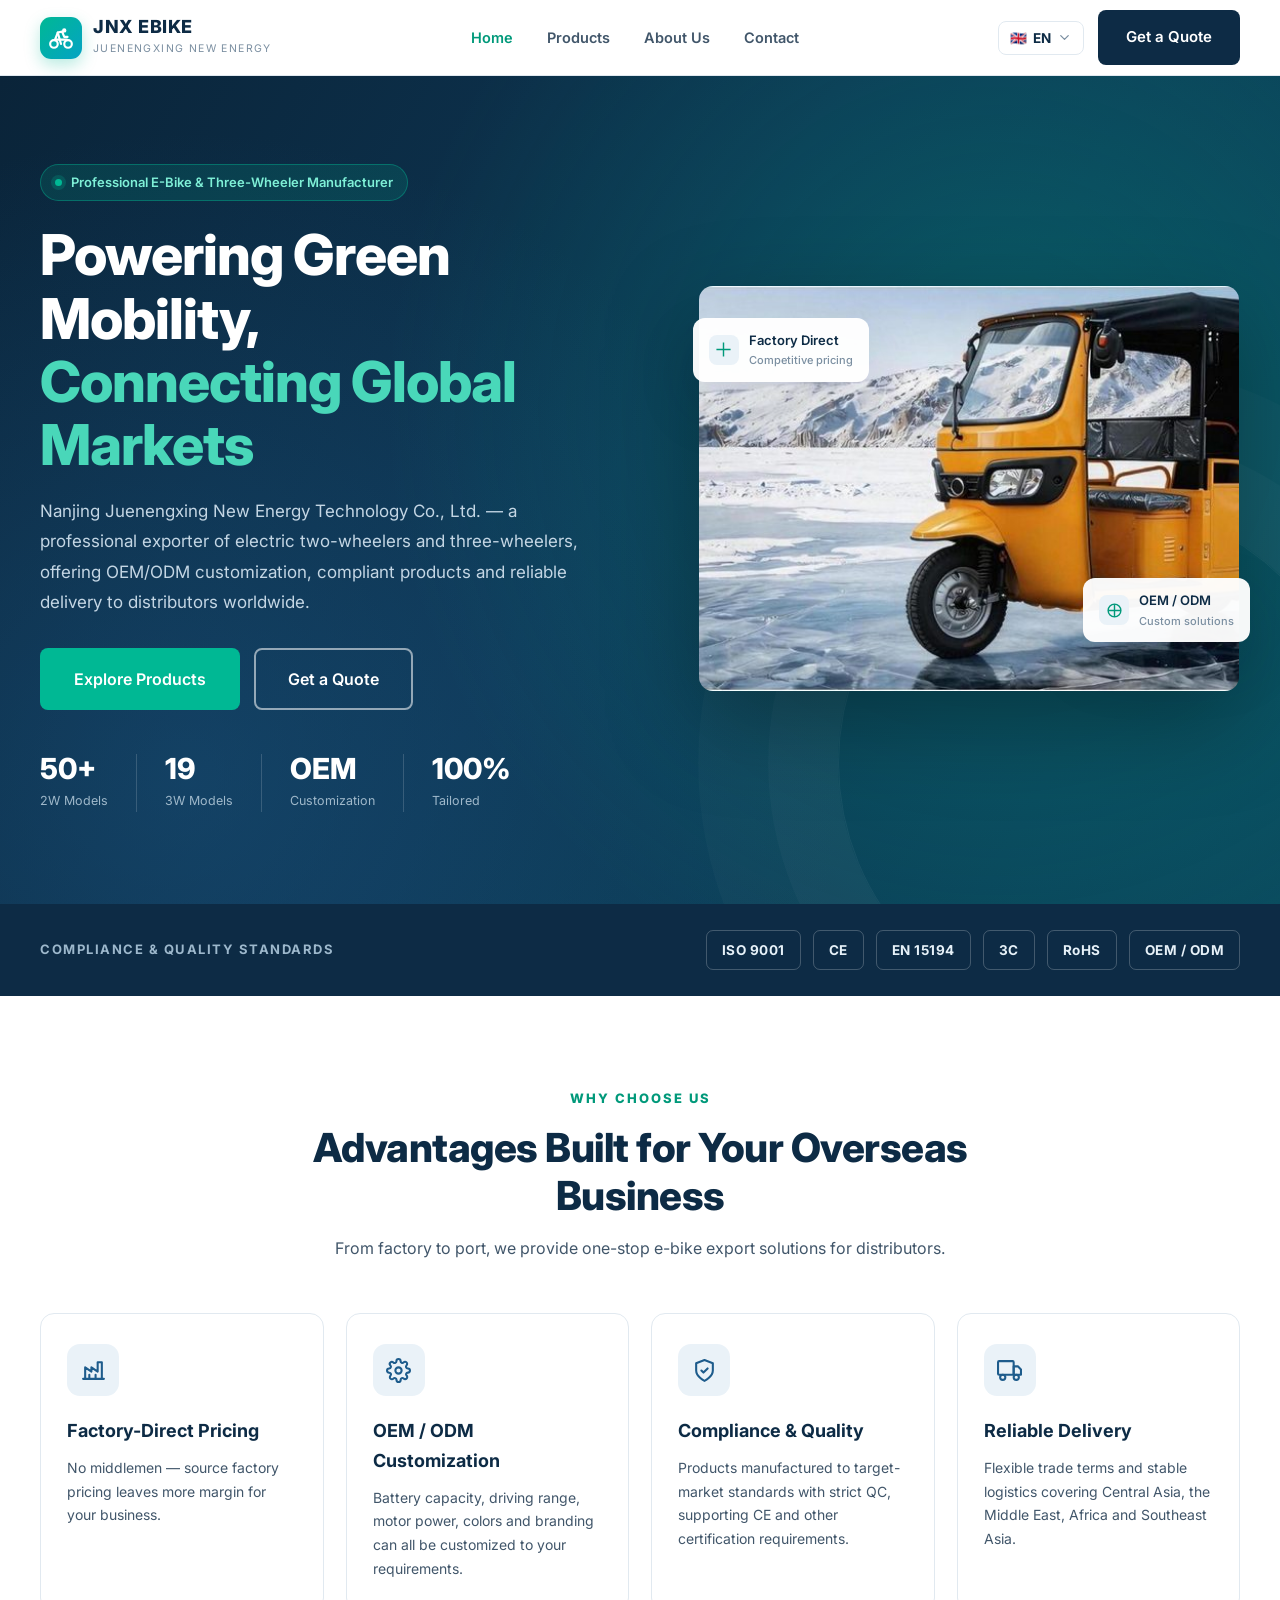
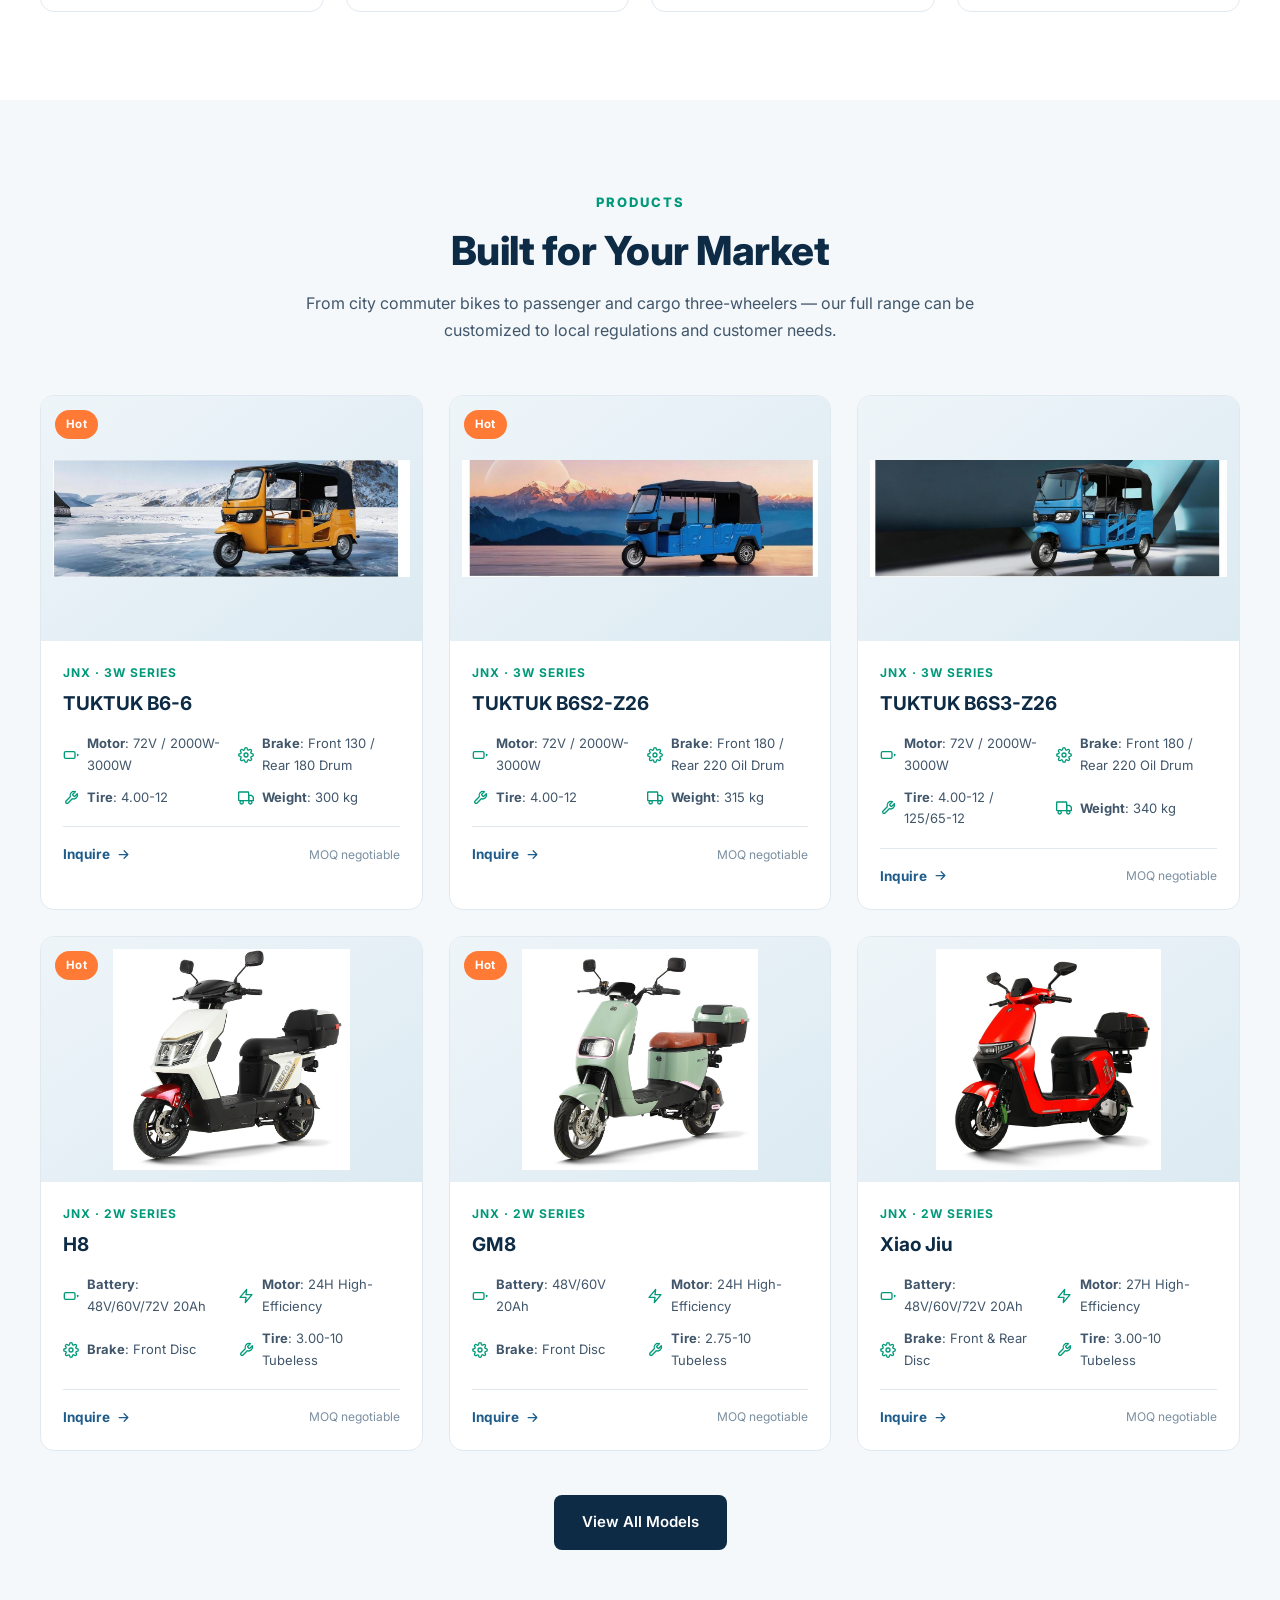
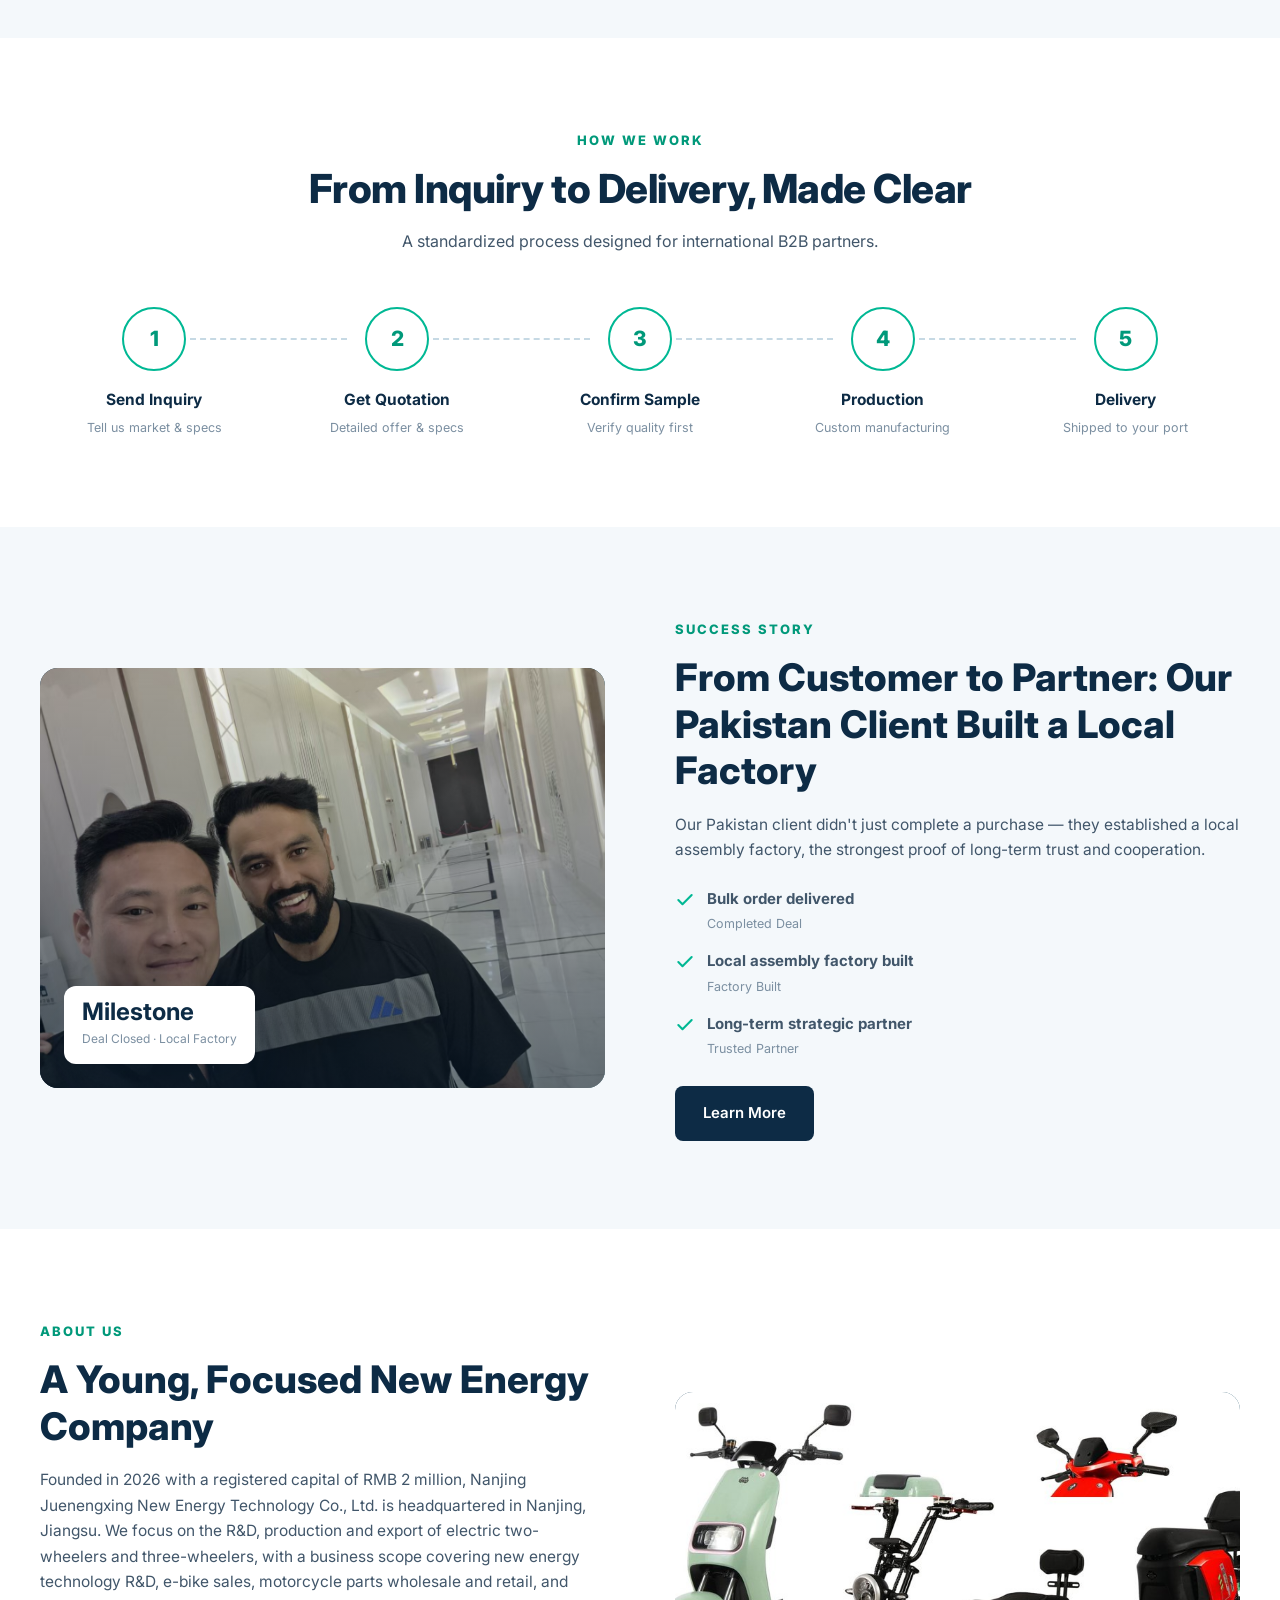
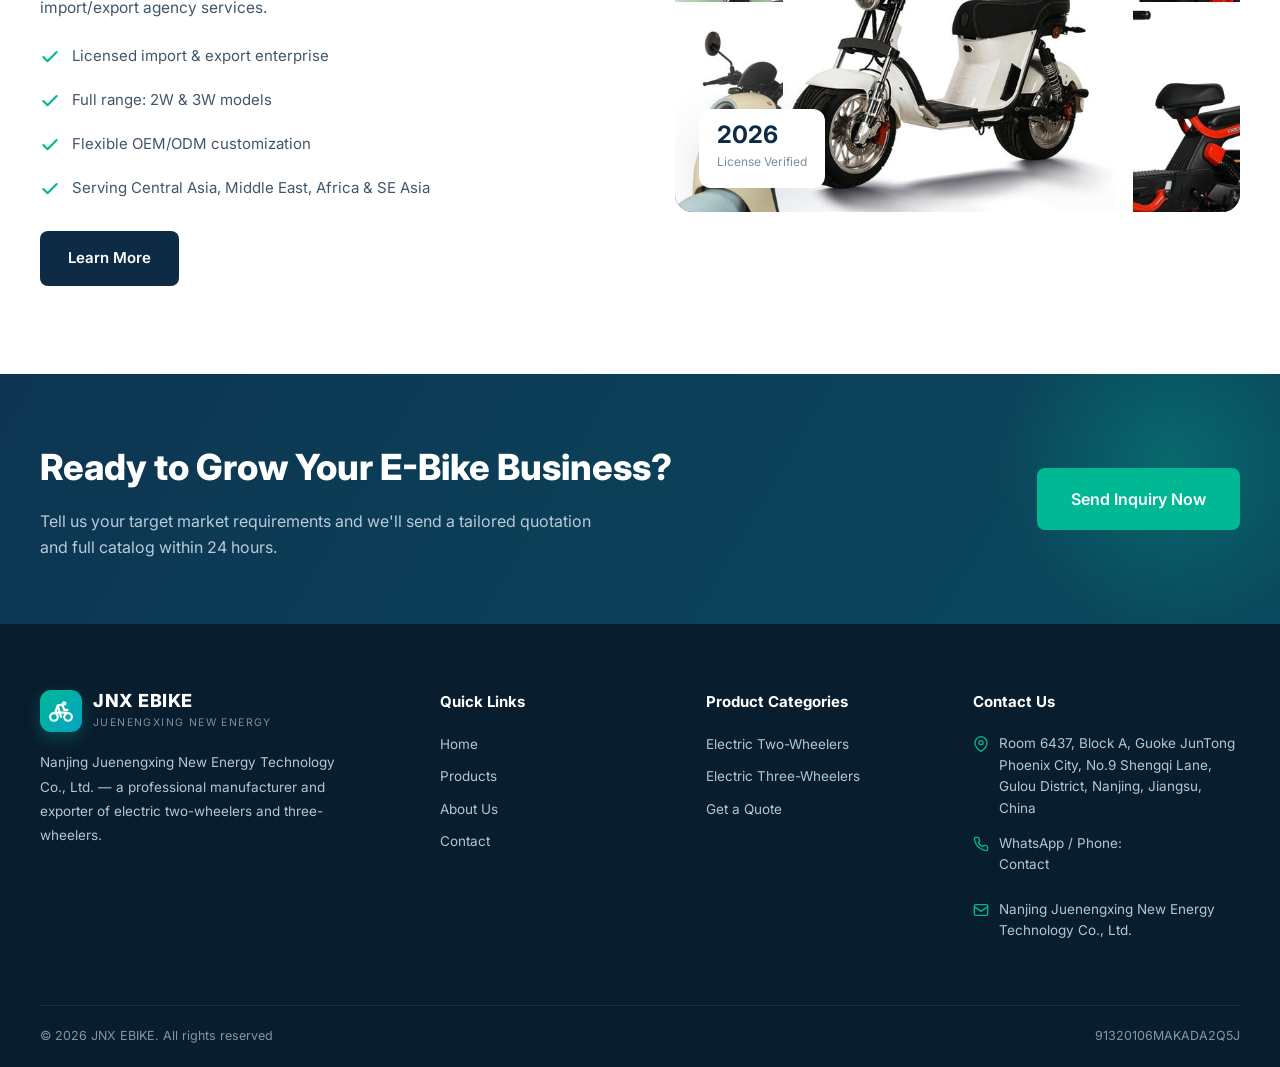
==== index.html @ dbd38f3d "Initial commit: JNX e-bike B2B multilingual website (5 languages)" ====
<!DOCTYPE html>
<html lang="en">
<head>
  <meta charset="UTF-8">
  <meta name="viewport" content="width=device-width, initial-scale=1.0">
  <title>JNX EBIKE | Electric Two-Wheeler & Three-Wheeler Manufacturer</title>
  <meta name="description" content="Nanjing Juenengxing New Energy Technology Co., Ltd. — professional manufacturer and exporter of electric two-wheelers and three-wheelers. OEM/ODM customization, factory-direct prices.">
  <link rel="preconnect" href="https://fonts.googleapis.com">
  <link rel="preconnect" href="https://fonts.gstatic.com" crossorigin>
  <link href="https://fonts.googleapis.com/css2?family=Inter:wght@400;500;600;700;800&family=Noto+Sans+SC:wght@400;500;600;700;800&family=Noto+Sans+Arabic:wght@400;500;600;700&display=swap" rel="stylesheet">
  <link rel="stylesheet" href="css/style.css">
</head>
<body>
  <div id="site-header"></div>

  <main>
    <!-- ===== HERO ===== -->
    <section class="hero" style="padding:0">
      <div class="container hero-inner">
        <div class="hero-content">
          <span class="hero-badge"><span class="dot"></span><span data-i18n="hero.badge"></span></span>
          <h1><span data-i18n="hero.t1"></span><br><span class="accent" data-i18n="hero.t2"></span></h1>
          <p class="hero-lead" data-i18n="hero.desc"></p>
          <div class="hero-actions">
            <a href="products.html" class="btn btn-primary btn-lg" data-i18n="hero.cta1"></a>
            <a href="contact.html" class="btn btn-outline btn-lg" data-i18n="hero.cta2"></a>
          </div>
          <div class="hero-stats">
            <div class="stat"><div class="num" data-i18n="hero.s1n"></div><div class="label" data-i18n="hero.s1l"></div></div>
            <div class="stat"><div class="num" data-i18n="hero.s2n"></div><div class="label" data-i18n="hero.s2l"></div></div>
            <div class="stat"><div class="num" data-i18n="hero.s3n"></div><div class="label" data-i18n="hero.s3l"></div></div>
            <div class="stat"><div class="num" data-i18n="hero.s4n"></div><div class="label" data-i18n="hero.s4l"></div></div>
          </div>
        </div>
        <div class="hero-visual">
          <img src="images/products/tc_image7.jpg" alt="JNX Electric Three-Wheeler" class="hero-bike" style="object-fit:cover;border-radius:14px;aspect-ratio:4/3;transform:none">
          <div class="hero-float f1"><span class="ico"><svg viewBox="0 0 24 24" fill="none" stroke="currentColor" stroke-width="2"><path d="M12 2v20M2 12h20"/></svg></span><span><span data-i18n="hero.f1"></span><small data-i18n="hero.f1s"></small></span></div>
          <div class="hero-float f2"><span class="ico"><svg viewBox="0 0 24 24" fill="none" stroke="currentColor" stroke-width="2"><circle cx="12" cy="12" r="9"/><path d="M12 3v18M3 12h18"/></svg></span><span><span data-i18n="hero.f2"></span><small data-i18n="hero.f2s"></small></span></div>
        </div>
      </div>
    </section>

    <!-- ===== TRUST BAR ===== -->
    <div class="trust-bar">
      <div class="container">
        <span class="trust-label" data-i18n="trust.title"></span>
        <div class="cert-list">
          <span>ISO 9001</span><span>CE</span><span>EN 15194</span><span>3C</span><span>RoHS</span><span>OEM / ODM</span>
        </div>
      </div>
    </div>

    <!-- ===== FEATURES ===== -->
    <section>
      <div class="container">
        <div class="section-head">
          <span class="eyebrow" data-i18n="feat.eyebrow"></span>
          <h2 data-i18n="feat.title"></h2>
          <p data-i18n="feat.desc"></p>
        </div>
        <div class="features-grid">
          <div class="feature-card"><div class="feature-icon" id="fi1"></div><h3 data-i18n="feat.1t"></h3><p data-i18n="feat.1d"></p></div>
          <div class="feature-card"><div class="feature-icon" id="fi2"></div><h3 data-i18n="feat.2t"></h3><p data-i18n="feat.2d"></p></div>
          <div class="feature-card"><div class="feature-icon" id="fi3"></div><h3 data-i18n="feat.3t"></h3><p data-i18n="feat.3d"></p></div>
          <div class="feature-card"><div class="feature-icon" id="fi4"></div><h3 data-i18n="feat.4t"></h3><p data-i18n="feat.4d"></p></div>
        </div>
      </div>
    </section>

    <!-- ===== PRODUCTS ===== -->
    <section class="section-alt">
      <div class="container">
        <div class="section-head">
          <span class="eyebrow" data-i18n="prod.eyebrow"></span>
          <h2 data-i18n="prod.title"></h2>
          <p data-i18n="prod.desc"></p>
        </div>
        <div class="products-grid" id="featured-grid"></div>
        <div class="text-center mt-40"><a href="products.html" class="btn btn-dark" data-i18n="prod.all"></a></div>
      </div>
    </section>

    <!-- ===== PROCESS ===== -->
    <section>
      <div class="container">
        <div class="section-head">
          <span class="eyebrow" data-i18n="proc.eyebrow"></span>
          <h2 data-i18n="proc.title"></h2>
          <p data-i18n="proc.desc"></p>
        </div>
        <div class="process-grid">
          <div class="process-step"><div class="step-num">1</div><h4 data-i18n="proc.1t"></h4><p data-i18n="proc.1d"></p></div>
          <div class="process-step"><div class="step-num">2</div><h4 data-i18n="proc.2t"></h4><p data-i18n="proc.2d"></p></div>
          <div class="process-step"><div class="step-num">3</div><h4 data-i18n="proc.3t"></h4><p data-i18n="proc.3d"></p></div>
          <div class="process-step"><div class="step-num">4</div><h4 data-i18n="proc.4t"></h4><p data-i18n="proc.4d"></p></div>
          <div class="process-step"><div class="step-num">5</div><h4 data-i18n="proc.5t"></h4><p data-i18n="proc.5d"></p></div>
        </div>
      </div>
    </section>

    <!-- ===== SUCCESS STORY / PAKISTAN ===== -->
    <section class="section-alt">
      <div class="container">
        <div class="split">
          <div class="split-visual">
            <img src="images/client-pakistan-1.jpg" alt="JNX client partnership in Pakistan" style="width:100%;height:100%;object-fit:cover;position:absolute;inset:0">
            <div style="position:absolute;inset:0;background:linear-gradient(180deg,rgba(8,29,46,.05),rgba(8,29,46,.55))"></div>
            <div class="badge-float" style="z-index:2"><div><strong data-i18n="case.badge"></strong><span data-i18n="case.tag"></span></div></div>
          </div>
          <div class="split-content">
            <span class="eyebrow" data-i18n="case.eyebrow"></span>
            <h2 data-i18n="case.title"></h2>
            <p data-i18n="case.desc"></p>
            <ul class="check-list">
              <li><span id="ci1"></span><span><b data-i18n="case.p1"></b><br><small style="color:var(--muted)" data-i18n="case.p1s"></small></span></li>
              <li><span id="ci2"></span><span><b data-i18n="case.p2"></b><br><small style="color:var(--muted)" data-i18n="case.p2s"></small></span></li>
              <li><span id="ci3"></span><span><b data-i18n="case.p3"></b><br><small style="color:var(--muted)" data-i18n="case.p3s"></small></span></li>
            </ul>
            <a href="about.html" class="btn btn-dark" style="margin-top:12px" data-i18n="about.learn"></a>
          </div>
        </div>
      </div>
    </section>

    <!-- ===== ABOUT TEASER ===== -->
    <section>
      <div class="container">
        <div class="split">
          <div class="split-content">
            <span class="eyebrow" data-i18n="about.eyebrow"></span>
            <h2 data-i18n="about.title"></h2>
            <p data-i18n="about.desc"></p>
            <ul class="check-list">
              <li><span id="ai1"></span><span data-i18n="about.c1"></span></li>
              <li><span id="ai2"></span><span data-i18n="about.c2"></span></li>
              <li><span id="ai3"></span><span data-i18n="about.c3"></span></li>
              <li><span id="ai4"></span><span data-i18n="about.c4"></span></li>
            </ul>
            <a href="about.html" class="btn btn-dark" style="margin-top:12px" data-i18n="about.learn"></a>
          </div>
          <div class="split-visual">
            <img src="images/bikes2w_collection.jpg" alt="JNX Electric Two-Wheeler Collection" style="width:100%;height:100%;object-fit:cover;position:absolute;inset:0">
            <div class="badge-float" style="z-index:2"><div><strong>2026</strong><span data-i18n="about.badge"></span></div></div>
          </div>
        </div>
      </div>
    </section>

    <!-- ===== CTA ===== -->
    <section class="cta-band" style="padding-block:64px">
      <div class="container cta-inner">
        <div>
          <h2 data-i18n="cta.title"></h2>
          <p data-i18n="cta.desc"></p>
        </div>
        <a href="contact.html" class="btn btn-primary btn-lg" data-i18n="cta.btn"></a>
      </div>
    </section>
  </main>

  <div id="site-footer"></div>

  <script src="js/data.js"></script>
  <script src="js/i18n.js"></script>
  <script src="js/main.js"></script>
  <script>
    // 填充图标
    document.addEventListener('DOMContentLoaded', function(){
      ['fi1','fi2','fi3','fi4'].forEach((id,i)=>{
        const el=document.getElementById(id); if(el) el.innerHTML=[ICONS.factory,ICONS.settings,ICONS.shield,ICONS.truck][i];
      });
      ['ci1','ci2','ci3'].forEach((id,i)=>{
        const el=document.getElementById(id); if(el){ el.className=''; el.innerHTML=ICONS.check; }
      });
      ['ai1','ai2','ai3','ai4'].forEach(id=>{
        const el=document.getElementById(id); if(el){ el.className=''; el.innerHTML=ICONS.check; }
      });
    });
  </script>
</body>
</html>
---- css/style.css ----
/* ============================================================
   JNX EBIKE — B2B Electric Bicycle Independent Site
   Design System
   ============================================================ */

:root {
  --primary: #0d2b45;
  --primary-2: #16456b;
  --primary-3: #1e5c8c;
  --accent: #00b894;
  --accent-dark: #00997a;
  --orange: #ff7a35;
  --bg: #ffffff;
  --bg-alt: #f4f8fb;
  --bg-soft: #eaf2f8;
  --text: #16283a;
  --text-mid: #41566a;
  --muted: #7b8fa1;
  --border: #e1e9f0;
  --shadow: 0 10px 40px rgba(13, 43, 69, 0.08);
  --shadow-lg: 0 24px 60px rgba(13, 43, 69, 0.14);
  --radius: 14px;
  --radius-sm: 8px;
  --max: 1200px;
  --header-h: 76px;
  --font: "Inter", "Noto Sans", "Noto Sans SC", "Noto Sans Arabic", system-ui, -apple-system, "Segoe UI", sans-serif;
}

* { margin: 0; padding: 0; box-sizing: border-box; }

html { scroll-behavior: smooth; }

body {
  font-family: var(--font);
  color: var(--text);
  background: var(--bg);
  line-height: 1.65;
  -webkit-font-smoothing: antialiased;
  overflow-x: hidden;
}

body[dir="rtl"] { text-align: right; }
body[dir="rtl"] .section-head,
body[dir="rtl"] .hero-content,
body[dir="rtl"] .contact-info { text-align: right; }

img { max-width: 100%; display: block; }
a { text-decoration: none; color: inherit; }
ul { list-style: none; }

.container { width: min(100% - 40px, var(--max)); margin-inline: auto; }

/* ---------- Buttons ---------- */
.btn {
  display: inline-flex;
  align-items: center;
  justify-content: center;
  gap: 9px;
  padding: 13px 26px;
  border-radius: var(--radius-sm);
  font-weight: 600;
  font-size: 15px;
  border: 2px solid transparent;
  cursor: pointer;
  transition: all .25s ease;
  font-family: var(--font);
  white-space: nowrap;
}
.btn svg { width: 17px; height: 17px; flex: none; }
.btn-primary { background: var(--accent); color: #fff; }
.btn-primary:hover { background: var(--accent-dark); transform: translateY(-2px); box-shadow: 0 10px 24px rgba(0, 184, 148, .3); }
.btn-outline { border-color: rgba(255,255,255,.55); color: #fff; background: transparent; }
.btn-outline:hover { background: rgba(255,255,255,.12); border-color: #fff; transform: translateY(-2px); }
.btn-dark { background: var(--primary); color: #fff; }
.btn-dark:hover { background: var(--primary-2); transform: translateY(-2px); }
.btn-lg { padding: 16px 32px; font-size: 16px; }
.btn-block { width: 100%; }

/* ---------- Header ---------- */
.site-header {
  position: sticky;
  top: 0;
  z-index: 100;
  height: var(--header-h);
  background: rgba(255,255,255,.96);
  backdrop-filter: blur(12px);
  border-bottom: 1px solid var(--border);
  transition: box-shadow .3s;
}
.site-header.scrolled { box-shadow: 0 4px 24px rgba(13,43,69,.08); }
.header-inner { height: 100%; display: flex; align-items: center; justify-content: space-between; gap: 20px; }

.brand { display: inline-flex; align-items: center; gap: 11px; flex: none; }
.brand-mark {
  width: 42px; height: 42px; border-radius: 11px;
  background: linear-gradient(135deg, var(--accent), #04a3c4);
  display: grid; place-items: center; color: #fff;
  box-shadow: 0 6px 16px rgba(0,184,148,.28);
}
.brand-mark svg { width: 26px; height: 26px; }
.brand-text strong { display: block; font-size: 18px; letter-spacing: .5px; line-height: 1.1; color: var(--primary); font-weight: 800; }
.brand-text small { display: block; font-size: 10.5px; color: var(--muted); letter-spacing: 1.4px; text-transform: uppercase; margin-top: 3px; }

.main-nav { display: flex; align-items: center; gap: 4px; }
.main-nav a {
  padding: 9px 15px; border-radius: 7px; font-size: 14.5px; font-weight: 600; color: var(--text-mid);
  transition: all .2s; position: relative;
}
.main-nav a:hover { color: var(--primary); background: var(--bg-alt); }
.main-nav a.active { color: var(--accent-dark); }

.header-tools { display: flex; align-items: center; gap: 14px; }

.lang-switch { position: relative; }
.lang-btn {
  display: flex; align-items: center; gap: 6px;
  padding: 8px 11px; border: 1px solid var(--border); border-radius: 8px;
  background: #fff; cursor: pointer; font-size: 13.5px; font-weight: 700; color: var(--primary);
  font-family: var(--font);
}
.lang-btn svg { width: 15px; height: 15px; color: var(--muted); }
.lang-menu {
  position: absolute; top: calc(100% + 8px); inset-inline-end: 0;
  background: #fff; border: 1px solid var(--border); border-radius: 10px;
  box-shadow: var(--shadow-lg); min-width: 168px; padding: 6px;
  opacity: 0; visibility: hidden; transform: translateY(-6px); transition: all .2s;
}
.lang-menu.open { opacity: 1; visibility: visible; transform: translateY(0); }
.lang-menu button {
  width: 100%; display: flex; align-items: center; gap: 10px;
  padding: 9px 10px; border: 0; background: transparent; border-radius: 6px;
  cursor: pointer; font-size: 14px; color: var(--text); font-family: var(--font); text-align: start;
}
.lang-menu button:hover { background: var(--bg-alt); }
.lang-menu button.active { background: var(--bg-soft); color: var(--accent-dark); font-weight: 700; }
.lang-menu .flag { font-size: 19px; line-height: 1; width: 24px; text-align: center; }

.menu-toggle { display: none; background: transparent; border: 0; cursor: pointer; padding: 6px; }
.menu-toggle span { display: block; width: 23px; height: 2px; background: var(--primary); margin: 5px 0; border-radius: 2px; transition: .3s; }

/* ---------- Hero ---------- */
.hero {
  position: relative;
  background: linear-gradient(120deg, #0a2439 0%, #0d3552 48%, #0a4a5e 100%);
  color: #fff;
  overflow: hidden;
}
.hero::before {
  content: ""; position: absolute; inset: 0;
  background: radial-gradient(circle at 78% 40%, rgba(0,184,148,.26), transparent 55%),
              radial-gradient(circle at 15% 85%, rgba(30,92,140,.4), transparent 50%);
}
.hero::after {
  content: ""; position: absolute; inset-inline-end: -80px; bottom: -120px;
  width: 520px; height: 520px; border-radius: 50%;
  border: 1px solid rgba(255,255,255,.06);
  box-shadow: 0 0 0 70px rgba(255,255,255,.025), 0 0 0 140px rgba(255,255,255,.018);
}
.hero-inner {
  position: relative; z-index: 2;
  display: grid; grid-template-columns: 1.05fr .95fr; gap: 60px; align-items: center;
  padding-block: 88px 92px;
}
.hero-content { max-width: 620px; }
.hero-badge {
  display: inline-flex; align-items: center; gap: 9px;
  background: rgba(0,184,148,.15); border: 1px solid rgba(0,184,148,.4);
  color: #7ff0d7; padding: 7px 14px; border-radius: 50px; font-size: 13px; font-weight: 600; margin-bottom: 22px;
}
.hero-badge .dot { width: 7px; height: 7px; border-radius: 50%; background: var(--accent); box-shadow: 0 0 0 4px rgba(0,184,148,.2); }
.hero h1 {
  font-size: clamp(38px, 4.4vw, 60px); line-height: 1.12; font-weight: 800; letter-spacing: -1px; margin-bottom: 20px;
}
.hero h1 .accent { color: #4de0bff2; }
.hero-lead { font-size: 17px; line-height: 1.8; color: #c4d6e4; margin-bottom: 30px; max-width: 560px; }
.hero-actions { display: flex; gap: 14px; flex-wrap: wrap; margin-bottom: 44px; }

.hero-stats { display: flex; gap: 0; flex-wrap: wrap; }
.hero-stats .stat { padding-inline-end: 28px; margin-inline-end: 28px; border-inline-end: 1px solid rgba(255,255,255,.16); }
.hero-stats .stat:last-child { border: 0; margin: 0; padding: 0; }
.hero-stats .num { font-size: 29px; font-weight: 800; color: #fff; line-height: 1; }
.hero-stats .num span { color: var(--accent); }
.hero-stats .label { font-size: 12.5px; color: #9fb8ca; margin-top: 8px; }

.hero-visual { position: relative; display: grid; place-items: center; }
.hero-bike {
  width: 100%; max-width: 540px; filter: drop-shadow(0 30px 45px rgba(0,0,0,.3));
  transform: rotate(-4deg);
}
.hero-float {
  position: absolute; background: rgba(255,255,255,.96); color: var(--primary);
  border-radius: 12px; padding: 12px 16px; box-shadow: var(--shadow-lg); font-size: 13px;
  display: flex; align-items: center; gap: 10px; font-weight: 600;
}
.hero-float .ico { width: 30px; height: 30px; border-radius: 8px; background: var(--bg-soft); display: grid; place-items: center; color: var(--accent-dark); }
.hero-float .ico svg { width: 17px; height: 17px; }
.hero-float small { display: block; font-size: 11px; color: var(--muted); font-weight: 500; }
.hero-float.f1 { top: 8%; inset-inline-start: -6px; }
.hero-float.f2 { bottom: 12%; inset-inline-end: -10px; }

/* ---------- Generic sections ---------- */
section { padding-block: 88px; }
.section-alt { background: var(--bg-alt); }
.section-head { text-align: center; max-width: 700px; margin: 0 auto 52px; }
.eyebrow {
  display: inline-block; color: var(--accent-dark); font-size: 13px; font-weight: 800;
  letter-spacing: 2px; text-transform: uppercase; margin-bottom: 14px;
}
.section-head h2 { font-size: clamp(28px, 3.2vw, 40px); font-weight: 800; line-height: 1.2; color: var(--primary); margin-bottom: 15px; letter-spacing: -.5px; }
.section-head p { color: var(--text-mid); font-size: 16px; }

/* ---------- Trust bar ---------- */
.trust-bar { background: var(--primary); padding-block: 26px; color: #fff; }
.trust-bar .container { display: flex; align-items: center; justify-content: space-between; gap: 28px; flex-wrap: wrap; }
.trust-label { font-size: 13px; color: #9db8cc; letter-spacing: 1.5px; text-transform: uppercase; font-weight: 700; }
.cert-list { display: flex; gap: 12px; flex-wrap: wrap; align-items: center; }
.cert-list span {
  border: 1px solid rgba(255,255,255,.22); border-radius: 7px; padding: 8px 15px;
  font-size: 13.5px; font-weight: 700; letter-spacing: .5px; color: #e6f1f8;
}

/* ---------- Features ---------- */
.features-grid { display: grid; grid-template-columns: repeat(4, 1fr); gap: 22px; }
.feature-card {
  background: #fff; border: 1px solid var(--border); border-radius: var(--radius);
  padding: 30px 26px; transition: all .3s; position: relative; overflow: hidden;
}
.feature-card::before {
  content: ""; position: absolute; top: 0; inset-inline-start: 0; width: 100%; height: 3px;
  background: linear-gradient(90deg, var(--accent), #04a3c4); transform: scaleX(0); transform-origin: start; transition: .3s;
}
.feature-card:hover { transform: translateY(-6px); box-shadow: var(--shadow); border-color: transparent; }
.feature-card:hover::before { transform: scaleX(1); }
.feature-icon {
  width: 52px; height: 52px; border-radius: 13px; background: var(--bg-soft);
  display: grid; place-items: center; color: var(--primary-3); margin-bottom: 20px;
}
.feature-icon svg { width: 25px; height: 25px; }
.feature-card h3 { font-size: 18px; color: var(--primary); margin-bottom: 10px; font-weight: 700; }
.feature-card p { font-size: 14px; color: var(--text-mid); line-height: 1.7; }

/* ---------- Products ---------- */
.products-grid { display: grid; grid-template-columns: repeat(3, 1fr); gap: 26px; }
.product-card {
  background: #fff; border: 1px solid var(--border); border-radius: var(--radius);
  overflow: hidden; transition: all .3s;
}
.product-card:hover { transform: translateY(-6px); box-shadow: var(--shadow-lg); border-color: transparent; }
.product-media {
  position: relative; height: 245px; display: grid; place-items: center;
  background: linear-gradient(145deg, #eef5f9 0%, #dceaf2 100%); overflow: hidden;
}
.product-media svg.bike-art { width: 88%; max-width: 330px; color: var(--primary-2); transition: transform .4s; }
.product-card:hover .product-media svg.bike-art { transform: scale(1.06); }
.product-media img.prod-img {
  position: absolute; inset: 0; width: 100%; height: 100%;
  object-fit: contain; object-position: center; padding: 12px; box-sizing: border-box;
}
.product-tag {
  position: absolute; top: 14px; inset-inline-start: 14px; background: var(--accent); color: #fff;
  font-size: 11.5px; font-weight: 700; padding: 5px 11px; border-radius: 50px; letter-spacing: .3px;
}
.product-tag.hot { background: var(--orange); }
.product-body { padding: 22px; }
.product-model { font-size: 12px; color: var(--accent-dark); font-weight: 700; letter-spacing: 1px; margin-bottom: 5px; }
.product-body h3 { font-size: 19px; color: var(--primary); margin-bottom: 14px; font-weight: 700; }
.spec-row { display: grid; grid-template-columns: repeat(2, 1fr); gap: 11px 14px; margin-bottom: 18px; }
.spec-item { display: flex; align-items: center; gap: 8px; font-size: 13px; color: var(--text-mid); }
.spec-item svg { width: 16px; height: 16px; color: var(--accent-dark); flex: none; }
.product-foot { display: flex; align-items: center; justify-content: space-between; padding-top: 16px; border-top: 1px solid var(--border); }
.product-foot a { font-size: 13.5px; font-weight: 700; color: var(--primary-3); display: inline-flex; align-items: center; gap: 6px; }
.product-foot a:hover { color: var(--accent-dark); }
.product-foot a svg { width: 15px; height: 15px; }
.product-foot .moq { font-size: 12px; color: var(--muted); }
.text-center { text-align: center; }
.mt-40 { margin-top: 44px; }

/* ---------- Process ---------- */
.process-grid { display: grid; grid-template-columns: repeat(5, 1fr); gap: 14px; position: relative; }
.process-step { text-align: center; position: relative; padding: 0 8px; }
.process-step:not(:last-child)::after {
  content: ""; position: absolute; top: 31px; inset-inline-start: calc(50% + 36px); width: calc(100% - 72px);
  border-top: 2px dashed #c6d9e4;
}
.step-num {
  width: 64px; height: 64px; border-radius: 50%; background: #fff; border: 2px solid var(--accent);
  margin: 0 auto 16px; display: grid; place-items: center; font-size: 21px; font-weight: 800;
  color: var(--accent-dark); position: relative; z-index: 2;
}
.process-step h4 { font-size: 15.5px; color: var(--primary); margin-bottom: 6px; }
.process-step p { font-size: 12.5px; color: var(--muted); }

/* ---------- Why / About split ---------- */
.split { display: grid; grid-template-columns: 1fr 1fr; gap: 70px; align-items: center; }
.split-visual {
  border-radius: 18px; overflow: hidden; position: relative; min-height: 420px;
  background: linear-gradient(145deg, #0d3552, #0a4a5e);
  display: grid; place-items: center;
}
.split-visual svg { width: 82%; color: rgba(255,255,255,.9); }
.split-visual .badge-float {
  position: absolute; bottom: 24px; inset-inline-start: 24px; background: #fff; border-radius: 12px;
  padding: 14px 18px; box-shadow: var(--shadow-lg); display: flex; align-items: center; gap: 12px;
}
.split-visual .badge-float strong { font-size: 24px; color: var(--primary); display: block; line-height: 1; }
.split-visual .badge-float span { font-size: 12px; color: var(--muted); }
.split-content h2 { font-size: clamp(28px, 3.2vw, 38px); color: var(--primary); line-height: 1.22; margin-bottom: 18px; font-weight: 800; }
.split-content > p { color: var(--text-mid); margin-bottom: 24px; font-size: 15.5px; }
.check-list li { display: flex; align-items: flex-start; gap: 12px; margin-bottom: 13px; font-size: 15px; color: var(--text-mid); }
.check-list svg { width: 20px; height: 20px; color: var(--accent); flex: none; margin-top: 3px; }

/* ---------- CTA band ---------- */
.cta-band {
  background: linear-gradient(120deg, #0d3552, #0a4a5e); color: #fff; position: relative; overflow: hidden;
}
.cta-band::after {
  content: ""; position: absolute; inset-inline-end: -60px; top: -80px; width: 340px; height: 340px;
  border-radius: 50%; background: radial-gradient(circle, rgba(0,184,148,.3), transparent 70%);
}
.cta-inner { position: relative; z-index: 2; display: flex; align-items: center; justify-content: space-between; gap: 40px; flex-wrap: wrap; }
.cta-inner h2 { font-size: clamp(26px, 3vw, 36px); font-weight: 800; margin-bottom: 10px; }
.cta-inner p { color: #b7cbda; font-size: 16px; max-width: 560px; }

/* ---------- Footer ---------- */
.site-footer { background: #081d2e; color: #b3c6d5; padding-top: 66px; font-size: 14px; }
.footer-grid { display: grid; grid-template-columns: 1.6fr 1fr 1fr 1.2fr; gap: 44px; padding-bottom: 50px; }
.footer-brand .brand-text strong { color: #fff; }
.footer-brand .brand-mark { background: linear-gradient(135deg, var(--accent), #04a3c4); }
.footer-brand p { margin-top: 18px; line-height: 1.8; max-width: 320px; font-size: 13.5px; }
.footer-col h4 { color: #fff; font-size: 15px; margin-bottom: 18px; font-weight: 700; }
.footer-col a, .footer-col li { display: block; margin-bottom: 10px; font-size: 13.5px; transition: color .2s; }
.footer-col a:hover { color: var(--accent); }
.footer-contact li { display: flex; gap: 10px; align-items: flex-start; margin-bottom: 13px; line-height: 1.6; }
.footer-contact svg { width: 16px; height: 16px; color: var(--accent); flex: none; margin-top: 3px; }
.footer-bottom { border-top: 1px solid rgba(255,255,255,.09); padding-block: 20px; display: flex; justify-content: space-between; gap: 16px; flex-wrap: wrap; font-size: 12.5px; color: #7e97aa; }

/* ---------- Page hero (inner pages) ---------- */
.page-hero {
  background: linear-gradient(120deg, #0a2439, #0d3552 60%, #0a4a5e); color: #fff;
  padding-block: 62px 68px; position: relative; overflow: hidden;
}
.page-hero::after {
  content: ""; position: absolute; inset-inline-end: -40px; top: -100px; width: 380px; height: 380px;
  border-radius: 50%; border: 1px solid rgba(255,255,255,.07);
  box-shadow: 0 0 0 60px rgba(255,255,255,.02), 0 0 0 120px rgba(255,255,255,.015);
}
.page-hero .container { position: relative; z-index: 2; }
.breadcrumb { font-size: 13px; color: #9fb8ca; margin-bottom: 14px; }
.breadcrumb span { color: #4de0bf; }
.page-hero h1 { font-size: clamp(32px, 3.6vw, 46px); font-weight: 800; margin-bottom: 12px; }
.page-hero p { color: #c0d3e1; font-size: 16px; max-width: 680px; }

/* ---------- Filter / products page ---------- */
.filter-bar { display: flex; gap: 10px; flex-wrap: wrap; justify-content: center; margin-bottom: 40px; }
.filter-btn {
  padding: 10px 20px; border: 1px solid var(--border); background: #fff; border-radius: 50px;
  font-size: 14px; font-weight: 600; color: var(--text-mid); cursor: pointer; font-family: var(--font);
  transition: all .2s;
}
.filter-btn:hover { border-color: var(--accent); color: var(--accent-dark); }
.filter-btn.active { background: var(--primary); border-color: var(--primary); color: #fff; }
.product-card.hide { display: none; }

/* ---------- About page ---------- */
.values-grid { display: grid; grid-template-columns: repeat(3, 1fr); gap: 24px; }
.value-card { background: #fff; border: 1px solid var(--border); border-radius: var(--radius); padding: 30px; }
.value-card .feature-icon { margin-bottom: 18px; }
.value-card h3 { font-size: 18px; color: var(--primary); margin-bottom: 10px; }
.value-card p { font-size: 14px; color: var(--text-mid); }

.timeline { position: relative; padding-inline-start: 34px; }
.timeline::before { content: ""; position: absolute; inset-inline-start: 9px; top: 6px; bottom: 6px; width: 2px; background: var(--border); }
.timeline-item { position: relative; padding-bottom: 28px; }
.timeline-item::before {
  content: ""; position: absolute; inset-inline-start: -30px; top: 5px; width: 14px; height: 14px;
  border-radius: 50%; background: var(--accent); border: 3px solid #fff; box-shadow: 0 0 0 2px var(--accent);
}
.timeline-item .year { font-size: 13px; color: var(--accent-dark); font-weight: 800; margin-bottom: 3px; }
.timeline-item h4 { font-size: 17px; color: var(--primary); margin-bottom: 5px; }
.timeline-item p { font-size: 14px; color: var(--text-mid); }

/* ---------- Contact page ---------- */
.contact-grid { display: grid; grid-template-columns: 1fr 1.15fr; gap: 50px; align-items: start; }
.contact-info h2 { font-size: 30px; color: var(--primary); margin-bottom: 12px; }
.contact-info > p { color: var(--text-mid); margin-bottom: 30px; }
.contact-item { display: flex; gap: 15px; margin-bottom: 22px; }
.contact-item .ci-icon {
  width: 44px; height: 44px; border-radius: 11px; background: var(--bg-soft); color: var(--primary-3);
  display: grid; place-items: center; flex: none;
}
.contact-item .ci-icon svg { width: 20px; height: 20px; }
.contact-item h4 { font-size: 14px; color: var(--muted); font-weight: 600; margin-bottom: 3px; }
.contact-item p, .contact-item a { font-size: 15.5px; color: var(--primary); font-weight: 600; line-height: 1.5; }
.contact-item a:hover { color: var(--accent-dark); }

.form-card { background: #fff; border: 1px solid var(--border); border-radius: var(--radius); padding: 34px; box-shadow: var(--shadow); }
.form-card h3 { font-size: 21px; color: var(--primary); margin-bottom: 6px; }
.form-card > p { font-size: 14px; color: var(--muted); margin-bottom: 24px; }
.form-row { display: grid; grid-template-columns: 1fr 1fr; gap: 16px; }
.form-group { margin-bottom: 17px; }
.form-group label { display: block; font-size: 13.5px; font-weight: 600; color: var(--text-mid); margin-bottom: 7px; }
.form-group label .req { color: var(--orange); }
.form-group input, .form-group select, .form-group textarea {
  width: 100%; padding: 12px 14px; border: 1px solid var(--border); border-radius: 8px;
  font-size: 14.5px; font-family: var(--font); color: var(--text); background: #fff; transition: all .2s;
}
.form-group textarea { min-height: 112px; resize: vertical; }
.form-group input:focus, .form-group select:focus, .form-group textarea:focus {
  outline: none; border-color: var(--accent); box-shadow: 0 0 0 3px rgba(0,184,148,.12);
}
.form-note { font-size: 12.5px; color: var(--muted); margin-top: 14px; line-height: 1.6; }
.form-msg {
  display: none; margin-top: 16px; padding: 13px 16px; border-radius: 8px;
  background: #e7f8f2; color: #067a5f; font-size: 14px; font-weight: 600;
  border: 1px solid #b6e8d8;
}
.form-msg.show { display: block; }

.faq-list { max-width: 820px; margin-inline: auto; }
.faq-item { border: 1px solid var(--border); border-radius: 11px; margin-bottom: 12px; background: #fff; overflow: hidden; }
.faq-q {
  width: 100%; display: flex; justify-content: space-between; align-items: center; gap: 16px;
  padding: 18px 22px; border: 0; background: transparent; cursor: pointer; font-family: var(--font);
  font-size: 15.5px; font-weight: 700; color: var(--primary); text-align: start;
}
.faq-q svg { width: 18px; height: 18px; color: var(--accent-dark); flex: none; transition: transform .25s; }
.faq-item.open .faq-q svg { transform: rotate(45deg); }
.faq-a { display: none; padding: 0 22px 18px; color: var(--text-mid); font-size: 14.5px; }
.faq-item.open .faq-a { display: block; }

/* ---------- RTL tweaks ---------- */
[dir="rtl"] .hero-bike { transform: rotate(4deg) scaleX(-1); }
[dir="rtl"] .cert-list, [dir="rtl"] .trust-bar .container { flex-direction: row-reverse; }
[dir="rtl"] .feature-card::before { transform-origin: right; }
[dir="rtl"] .lang-menu { inset-inline-end: auto; inset-inline-start: 0; }
[dir="rtl"] .process-step:not(:last-child)::after { inset-inline-start: auto; inset-inline-end: calc(50% + 36px); }

/* ---------- Responsive ---------- */
@media (max-width: 1024px) {
  .features-grid { grid-template-columns: repeat(2, 1fr); }
  .products-grid { grid-template-columns: repeat(2, 1fr); }
  .process-grid { grid-template-columns: repeat(3, 1fr); row-gap: 30px; }
  .process-step:nth-child(3)::after { display: none; }
  .footer-grid { grid-template-columns: 1fr 1fr; gap: 36px; }
  .hero-inner { gap: 30px; }
  .split { gap: 40px; }
}

@media (max-width: 860px) {
  .main-nav { display: none; position: absolute; top: var(--header-h); inset-inline: 0; background: #fff;
    flex-direction: column; align-items: stretch; padding: 14px 20px 20px; box-shadow: var(--shadow-lg);
    border-bottom: 1px solid var(--border); }
  .main-nav.open { display: flex; }
  .main-nav a { padding: 12px 14px; }
  .menu-toggle { display: block; }
  .header-tools .btn-dark { display: none; }
  .hero-inner { grid-template-columns: 1fr; padding-block: 60px 70px; }
  .hero-visual { order: -1; }
  .hero-bike { max-width: 420px; }
  .hero-stats .stat { padding-inline-end: 18px; margin-inline-end: 18px; }
  .split { grid-template-columns: 1fr; }
  .split-visual { min-height: 320px; }
  .contact-grid { grid-template-columns: 1fr; gap: 36px; }
  .cta-inner { flex-direction: column; align-items: flex-start; }
}

@media (max-width: 640px) {
  section { padding-block: 64px; }
  .container { width: min(100% - 32px, var(--max)); }
  .features-grid, .products-grid, .values-grid { grid-template-columns: 1fr; }
  .process-grid { grid-template-columns: repeat(2, 1fr); }
  .process-step::after { display: none !important; }
  .form-row { grid-template-columns: 1fr; gap: 0; }
  .footer-grid { grid-template-columns: 1fr; gap: 30px; }
  .hero-stats { gap: 18px; }
  .hero-stats .stat { border: 0; padding: 0; margin: 0; min-width: 84px; }
  .hero-float { display: none; }
  .brand-text small { display: none; }
  .lang-btn span.lang-name { display: none; }
  .form-card { padding: 24px 20px; }
  .section-head { margin-bottom: 38px; }
}
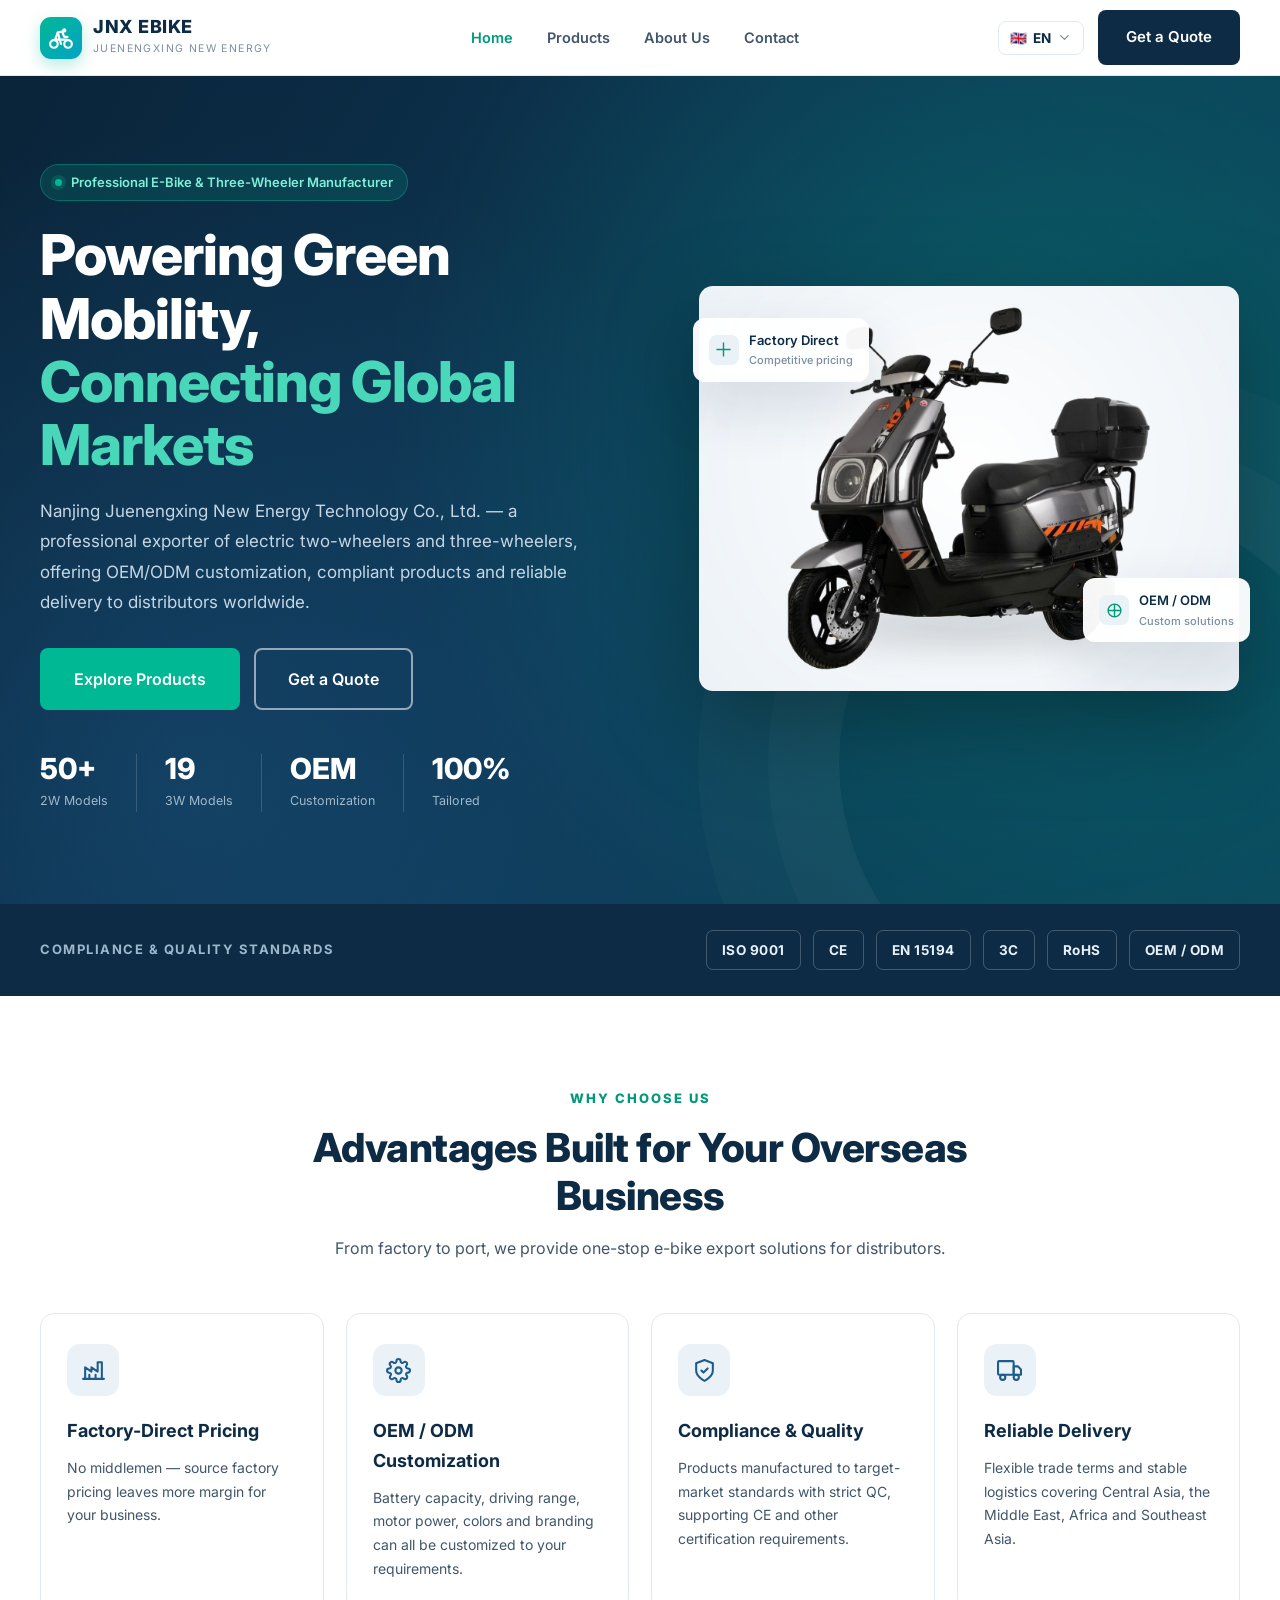
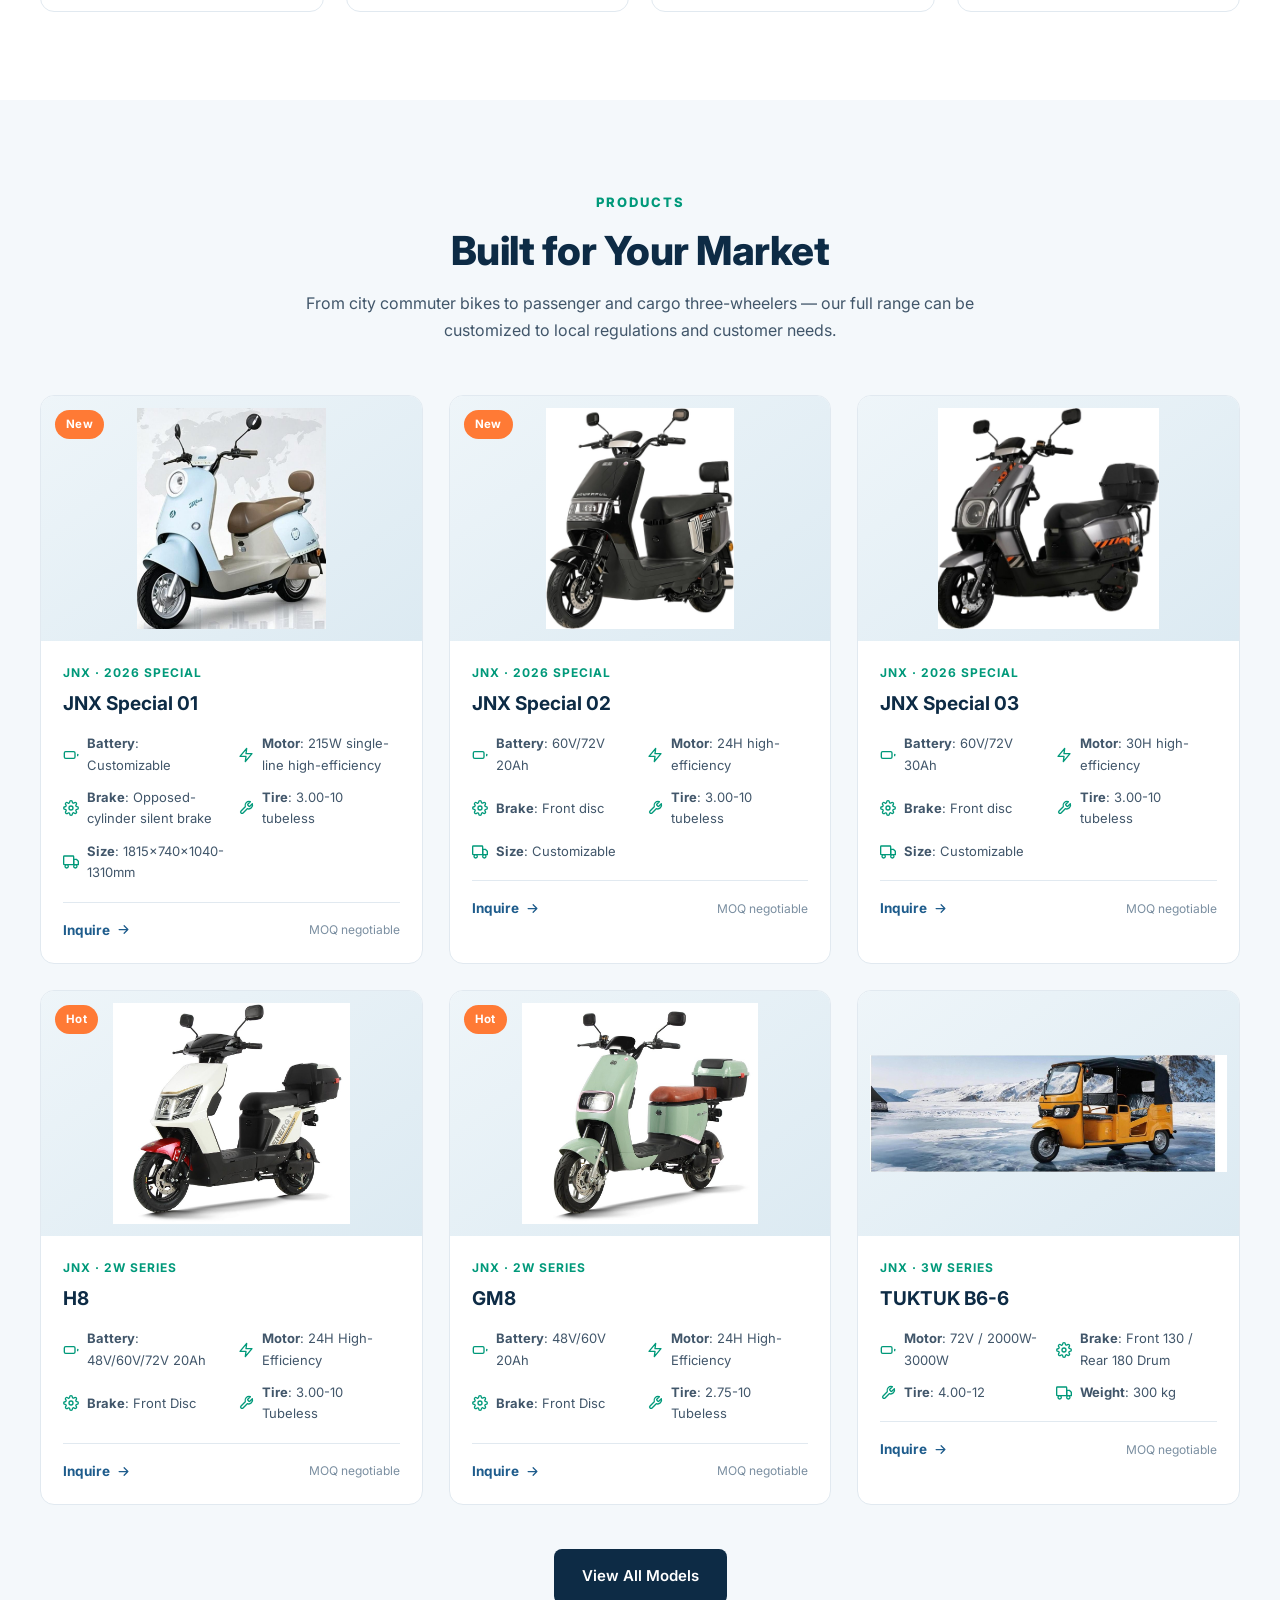
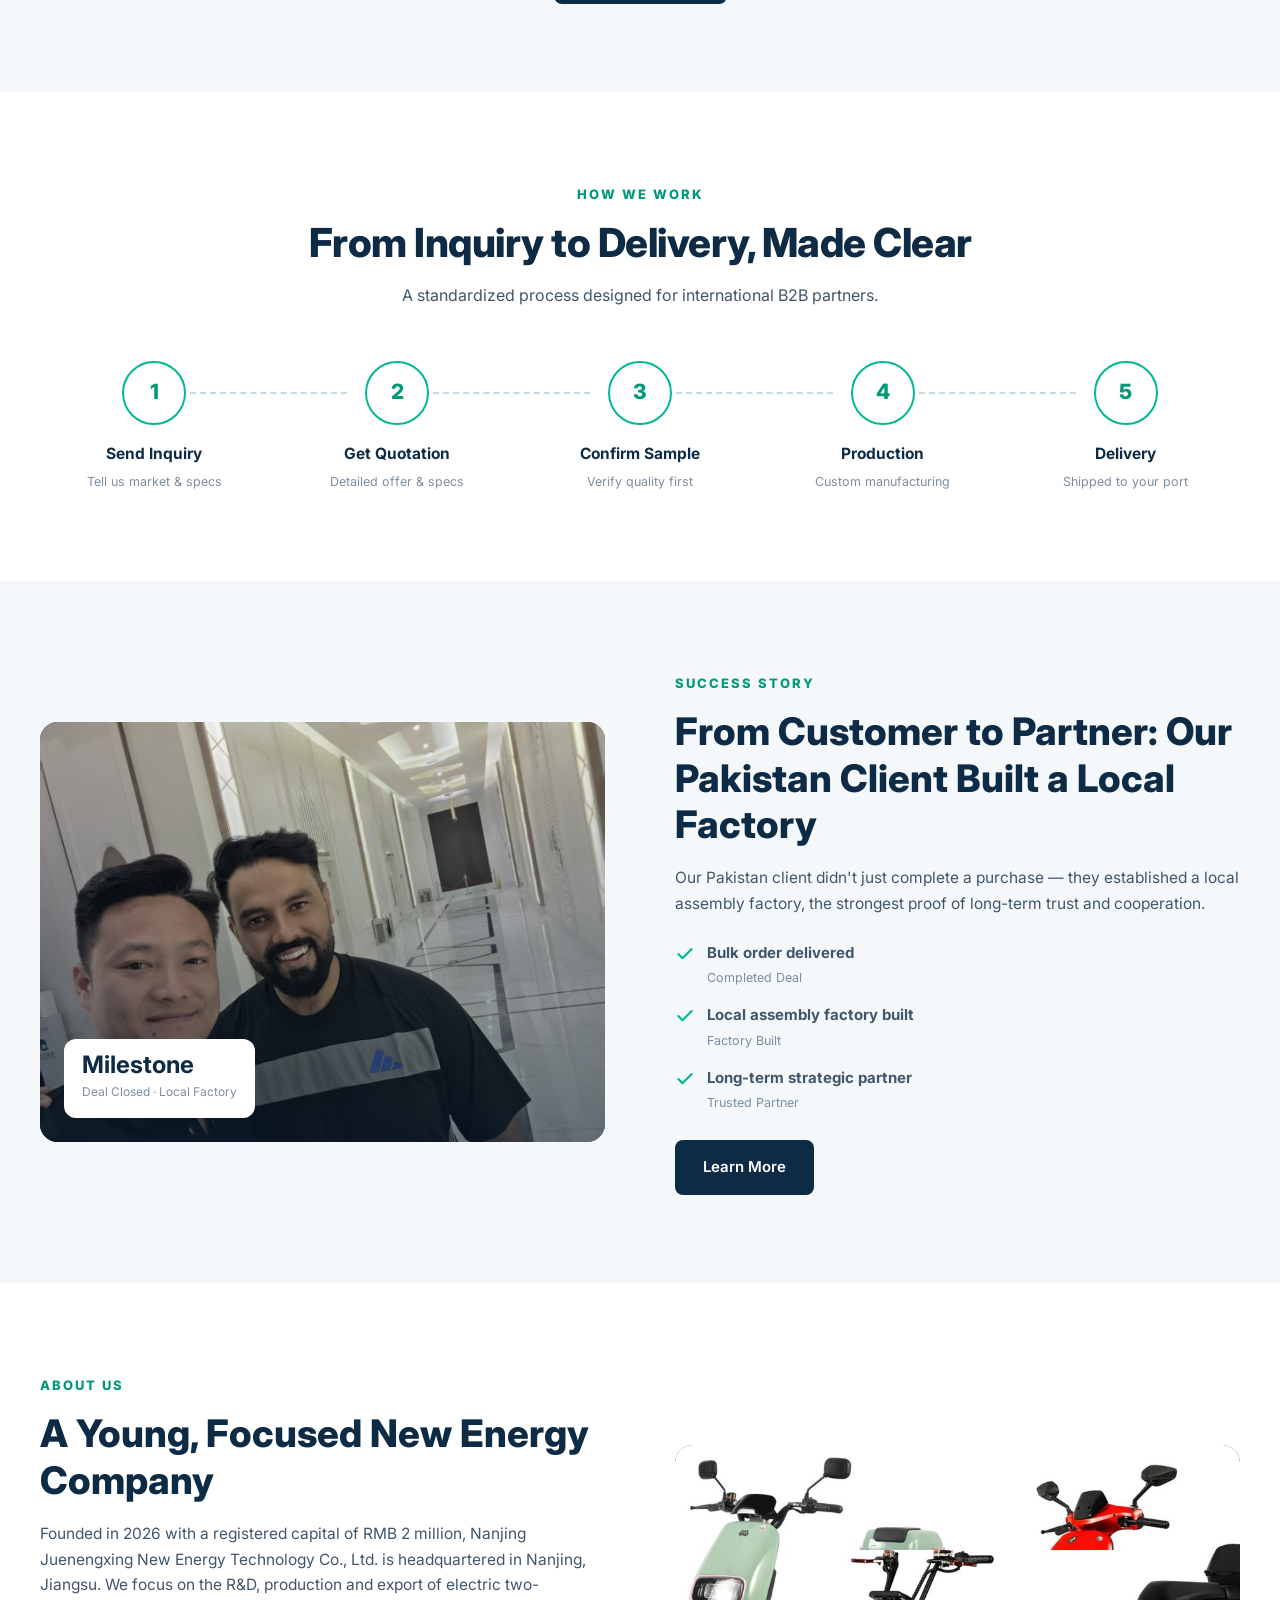
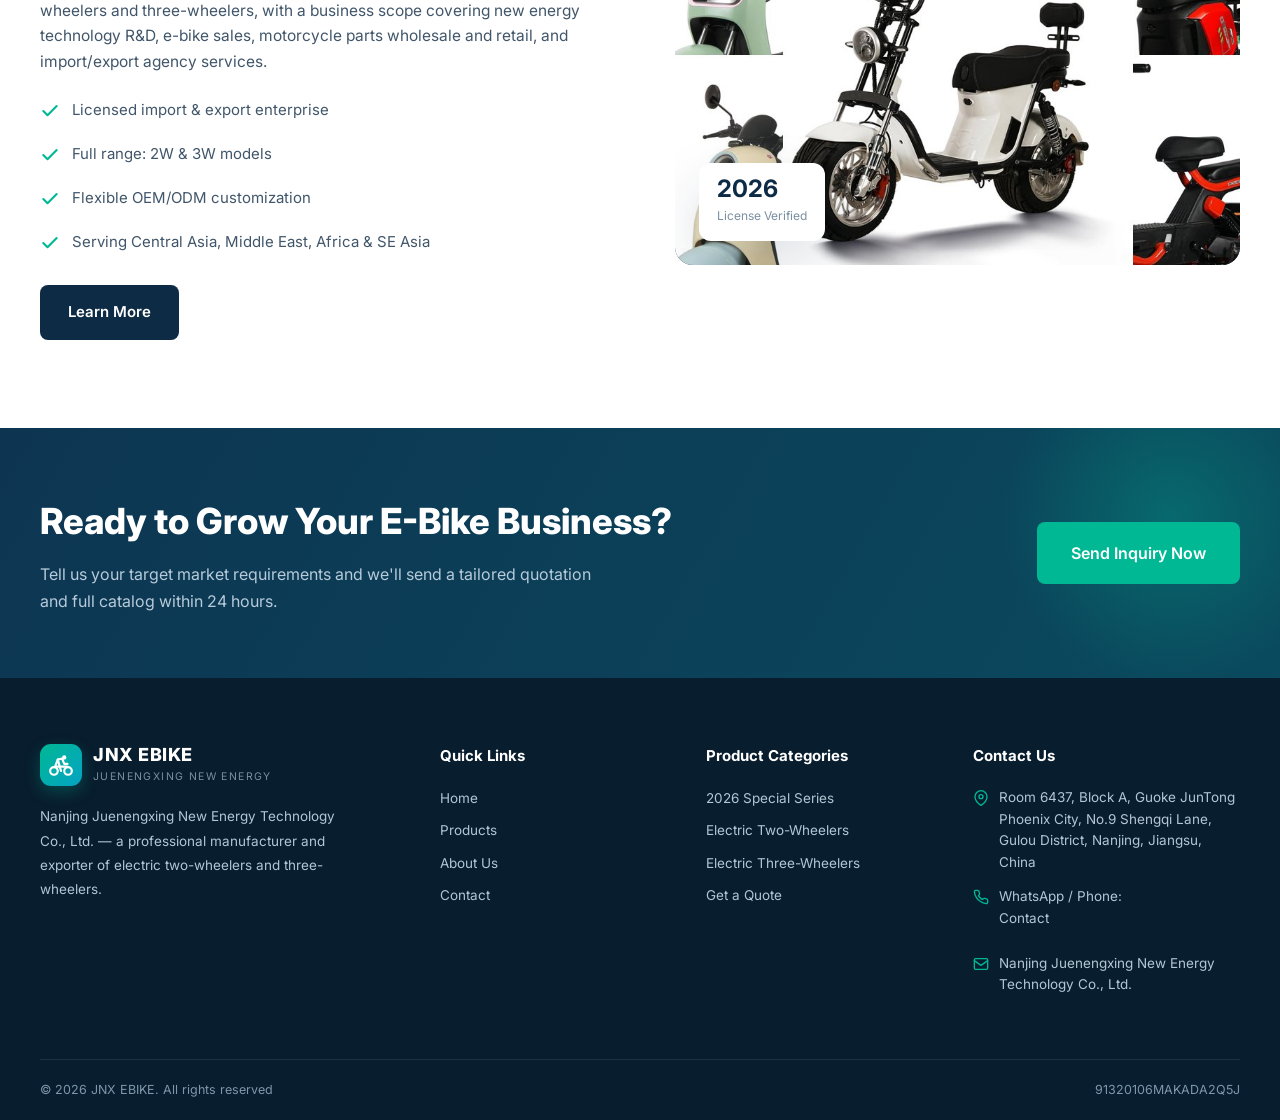
==== commit c93bff55: "Reorder catalog: 2026 Special first, passenger tricycles last; refresh homepage hero" ====
--- a/index.html
+++ b/index.html
@@ -33,7 +33,7 @@
           </div>
         </div>
         <div class="hero-visual">
-          <img src="images/products/tc_image7.jpg" alt="JNX Electric Three-Wheeler" class="hero-bike" style="object-fit:cover;border-radius:14px;aspect-ratio:4/3;transform:none">
+          <img src="images/hero-special.jpg" alt="JNX EBIKE 2026 Special Series Electric Scooter" class="hero-bike" style="object-fit:cover;border-radius:14px;aspect-ratio:4/3;transform:none">
           <div class="hero-float f1"><span class="ico"><svg viewBox="0 0 24 24" fill="none" stroke="currentColor" stroke-width="2"><path d="M12 2v20M2 12h20"/></svg></span><span><span data-i18n="hero.f1"></span><small data-i18n="hero.f1s"></small></span></div>
           <div class="hero-float f2"><span class="ico"><svg viewBox="0 0 24 24" fill="none" stroke="currentColor" stroke-width="2"><circle cx="12" cy="12" r="9"/><path d="M12 3v18M3 12h18"/></svg></span><span><span data-i18n="hero.f2"></span><small data-i18n="hero.f2s"></small></span></div>
         </div>
--- a/css/style.css
+++ b/css/style.css
@@ -415,6 +415,10 @@
   border: 1px solid #b6e8d8;
 }
 .form-msg.show { display: block; }
+.form-msg.error {
+  background: #fdecea; color: #b42318; border-color: #f3c6c0;
+}
+.form-card button[type="submit"]:disabled { opacity: .6; cursor: wait; }
 
 .faq-list { max-width: 820px; margin-inline: auto; }
 .faq-item { border: 1px solid var(--border); border-radius: 11px; margin-bottom: 12px; background: #fff; overflow: hidden; }
